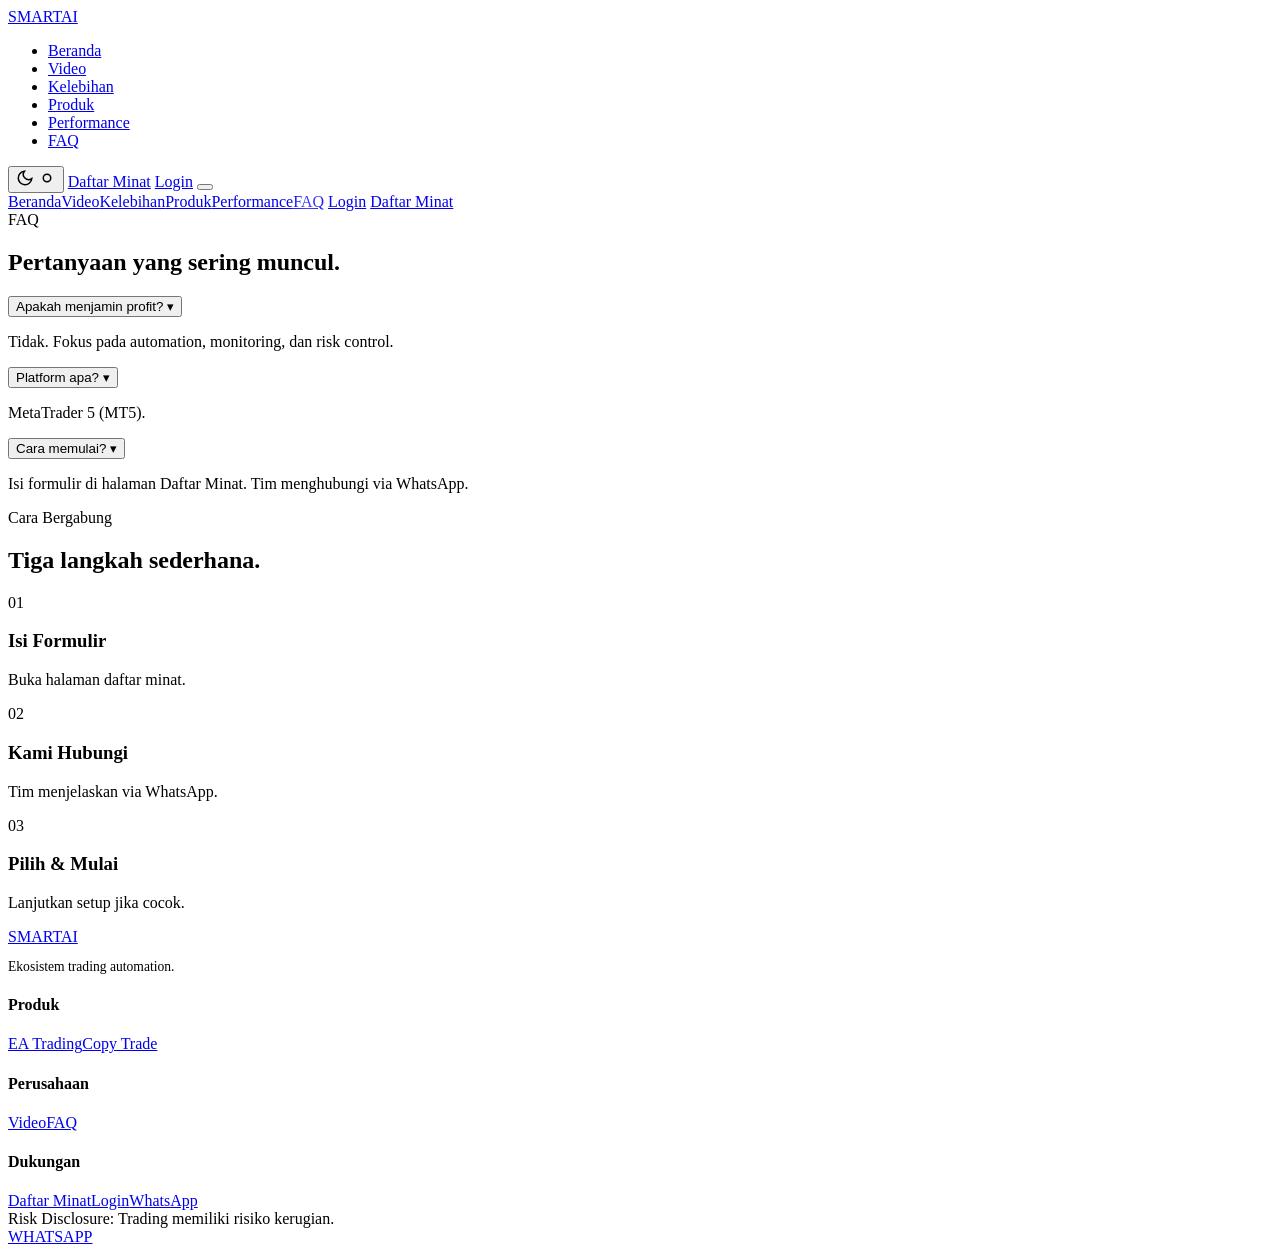
==== faq.html @ fa0d8ecd "Add FAQ page" ====
<!DOCTYPE html>
<html lang="id" data-theme="dark">
<head>
<meta charset="UTF-8"/>
<meta name="viewport" content="width=device-width, initial-scale=1.0, viewport-fit=cover"/>
<title>FAQ — Smart AI</title>
<meta name="theme-color" content="#070d18"/>
<link href="https://fonts.googleapis.com/css2?family=Inter:wght@400;500;600;700;800&display=swap" rel="stylesheet">
<link rel="stylesheet" href="css/site.css"><link rel="stylesheet" href="css/animations.css">
</head>
<body>
<nav class="navbar">
<a href="index.html" class="logo">SMART<span>AI</span></a>
<ul class="nav-links"><li><a href="index.html">Beranda</a></li><li><a href="video.html">Video</a></li><li><a href="kelebihan.html">Kelebihan</a></li><li><a href="produk.html">Produk</a></li><li><a href="performance.html">Performance</a></li><li><a href="faq.html" class="active">FAQ</a></li></ul>
<div class="nav-actions">
<button class="theme-toggle" id="theme-toggle" aria-label="Theme">
<svg class="icon-moon" width="18" height="18" fill="none" stroke="currentColor" stroke-width="2" viewBox="0 0 24 24"><path d="M21 12.79A9 9 0 1111.21 3 7 7 0 0021 12.79z"/></svg>
<svg class="icon-sun" width="18" height="18" fill="none" stroke="currentColor" stroke-width="2" viewBox="0 0 24 24"><circle cx="12" cy="12" r="5"/></svg>
</button>
<a href="daftar.html" class="btn btn-nav">Daftar Minat</a>
<a href="login.html" class="btn btn-login">Login</a>
<button class="hamburger" id="hamburger" aria-label="Menu"><span></span><span></span><span></span></button>
</div>
</nav>
<div class="mobile-menu" id="mobile-menu">
<a href="index.html" onclick="closeMenu()">Beranda</a><a href="video.html" onclick="closeMenu()">Video</a><a href="kelebihan.html" onclick="closeMenu()">Kelebihan</a><a href="produk.html" onclick="closeMenu()">Produk</a><a href="performance.html" onclick="closeMenu()">Performance</a><a href="faq.html" onclick="closeMenu()">FAQ</a>
<a href="login.html" onclick="closeMenu()">Login</a>
<a href="daftar.html" class="btn btn-primary" onclick="closeMenu()">Daftar Minat</a>
</div>
<main class="sub">
<section id="faq"><div class="container">
<div class="section-label reveal">FAQ</div>
<h2 class="section-title reveal">Pertanyaan yang sering muncul.</h2>
<div class="faq-list">
<div class="faq-item reveal"><button class="faq-q" onclick="toggleFaq(this)">Apakah menjamin profit? <span>▾</span></button><div class="faq-a"><p>Tidak. Fokus pada automation, monitoring, dan risk control.</p></div></div>
<div class="faq-item reveal"><button class="faq-q" onclick="toggleFaq(this)">Platform apa? <span>▾</span></button><div class="faq-a"><p>MetaTrader 5 (MT5).</p></div></div>
<div class="faq-item reveal"><button class="faq-q" onclick="toggleFaq(this)">Cara memulai? <span>▾</span></button><div class="faq-a"><p>Isi formulir di halaman Daftar Minat. Tim menghubungi via WhatsApp.</p></div></div>
</div></div></section>
<section id="cara-join"><div class="container">
<div class="section-label reveal">Cara Bergabung</div>
<h2 class="section-title reveal">Tiga langkah sederhana.</h2>
<div class="steps-grid">
<div class="step reveal"><div class="step-num">01</div><h3>Isi Formulir</h3><p>Buka halaman daftar minat.</p></div>
<div class="step reveal"><div class="step-num">02</div><h3>Kami Hubungi</h3><p>Tim menjelaskan via WhatsApp.</p></div>
<div class="step reveal"><div class="step-num">03</div><h3>Pilih & Mulai</h3><p>Lanjutkan setup jika cocok.</p></div>
</div></div></section>
</main>
<footer>
<div class="footer-grid">
<div><a href="index.html" class="logo">SMART<span>AI</span></a><p style="color:var(--text-muted);font-size:.85rem;margin-top:.8rem">Ekosistem trading automation.</p></div>
<div class="footer-col"><h4>Produk</h4><a href="produk.html">EA Trading</a><a href="produk.html">Copy Trade</a></div>
<div class="footer-col"><h4>Perusahaan</h4><a href="video.html">Video</a><a href="faq.html">FAQ</a></div>
<div class="footer-col"><h4>Dukungan</h4><a href="daftar.html">Daftar Minat</a><a href="login.html">Login</a><a href="https://wa.me/6282137585596" target="_blank" rel="noopener">WhatsApp</a></div>
</div>
<div class="footer-bottom">Risk Disclosure: Trading memiliki risiko kerugian.</div>
</footer>
<a href="https://wa.me/6282137585596" class="wa-float" target="_blank" rel="noopener">WHATSAPP</a>
<script src="js/site.js"></script>
<script src="js/animations.js"></script>
</body>
</html>
---- css/animations.css ----
/* cooler animations */
@keyframes floatSoft{0%,100%{transform:translateY(0)}50%{transform:translateY(-10px)}}
@keyframes pulseRing{0%{transform:scale(.8);opacity:.6}70%{transform:scale(1.7);opacity:0}100%{opacity:0}}
@keyframes gradientShift{0%{background-position:0% 50%}50%{background-position:100% 50%}100%{background-position:0% 50%}}
@keyframes orbFloat1{0%,100%{transform:translate(0,0)}50%{transform:translate(25px,-35px)}}
@keyframes orbFloat2{0%,100%{transform:translate(0,0)}50%{transform:translate(-30px,20px)}}
@keyframes borderGlow{0%,100%{box-shadow:0 0 0 1px rgba(45,212,191,.15),0 0 18px rgba(45,212,191,.08)}50%{box-shadow:0 0 0 1px rgba(45,212,191,.35),0 0 28px rgba(45,212,191,.16)}}
@keyframes shineSweep{0%{left:-100%}100%{left:120%}}
@keyframes floatY{0%,100%{transform:translateY(0)}50%{transform:translateY(-10px)}}
@keyframes countPop{0%{transform:scale(1)}40%{transform:scale(1.1)}100%{transform:scale(1)}}
.hero{position:relative;overflow:hidden}
.hero-orbs{position:absolute;inset:0;pointer-events:none;z-index:0}
.hero-orbs .orb{position:absolute;border-radius:50%;filter:blur(55px);opacity:.4}
.hero-orbs .orb-1{width:360px;height:360px;background:radial-gradient(circle,rgba(45,212,191,.35),transparent 70%);top:-60px;right:8%;animation:orbFloat1 16s ease-in-out infinite}
.hero-orbs .orb-2{width:260px;height:260px;background:radial-gradient(circle,rgba(167,139,250,.28),transparent 70%);bottom:8%;left:4%;animation:orbFloat2 20s ease-in-out infinite}
.hero-inner{position:relative;z-index:1}
.hero h1 .highlight{background:linear-gradient(135deg,var(--cyan),#5eead4,#67e8f9,var(--cyan));background-size:300% 300%;-webkit-background-clip:text;-webkit-text-fill-color:transparent;background-clip:text;animation:gradientShift 6s ease infinite}
.monitor-card{animation:scaleIn 1s .2s both,floatSoft 5.5s ease-in-out 1.2s infinite,borderGlow 4s ease-in-out infinite !important}
.monitor-card:hover{transform:translateY(-6px) scale(1.02)!important;box-shadow:0 28px 50px -12px rgba(0,0,0,.55),0 0 36px rgba(45,212,191,.14)}
.status-dot,.online-text{position:relative}
.status-dot::before,.online-text::before{content:"";position:absolute;left:50%;top:50%;width:9px;height:9px;margin:-4.5px 0 0 -4.5px;border-radius:50%;border:1.5px solid var(--green);animation:pulseRing 2s ease-out infinite;pointer-events:none}
.btn{position:relative;overflow:hidden}
.btn-primary::after{content:"";position:absolute;top:0;left:-100%;width:55%;height:100%;background:linear-gradient(90deg,transparent,rgba(255,255,255,.28),transparent);transform:skewX(-18deg)}
.btn-primary:hover::after{animation:shineSweep .65s ease}
.btn-primary:hover{transform:translateY(-2px);box-shadow:0 8px 26px rgba(45,212,191,.38)}
.why-card:hover,.eco-card:hover,.perf-card:hover,.testi-card:hover{transform:translateY(-8px);border-color:rgba(45,212,191,.35);box-shadow:0 18px 36px -10px rgba(0,0,0,.4)}
.reveal.from-left{transform:translateX(-36px)}
.reveal.from-left.visible{transform:translateX(0)}
.reveal.from-right{transform:translateX(36px)}
.reveal.from-right.visible{transform:translateX(0)}
.reveal.scale-up{transform:scale(.93) translateY(16px)}
.reveal.scale-up.visible{transform:scale(1) translateY(0)}
.perf-stat .value.counted{animation:countPop .4s ease}
.wa-float{animation:floatY 3s ease-in-out infinite}
.wa-float:hover{animation:none;transform:scale(1.07)}
@media(prefers-reduced-motion:reduce){*,*::before,*::after{animation-duration:.01ms!important;animation-iteration-count:1!important;transition-duration:.01ms!important}}
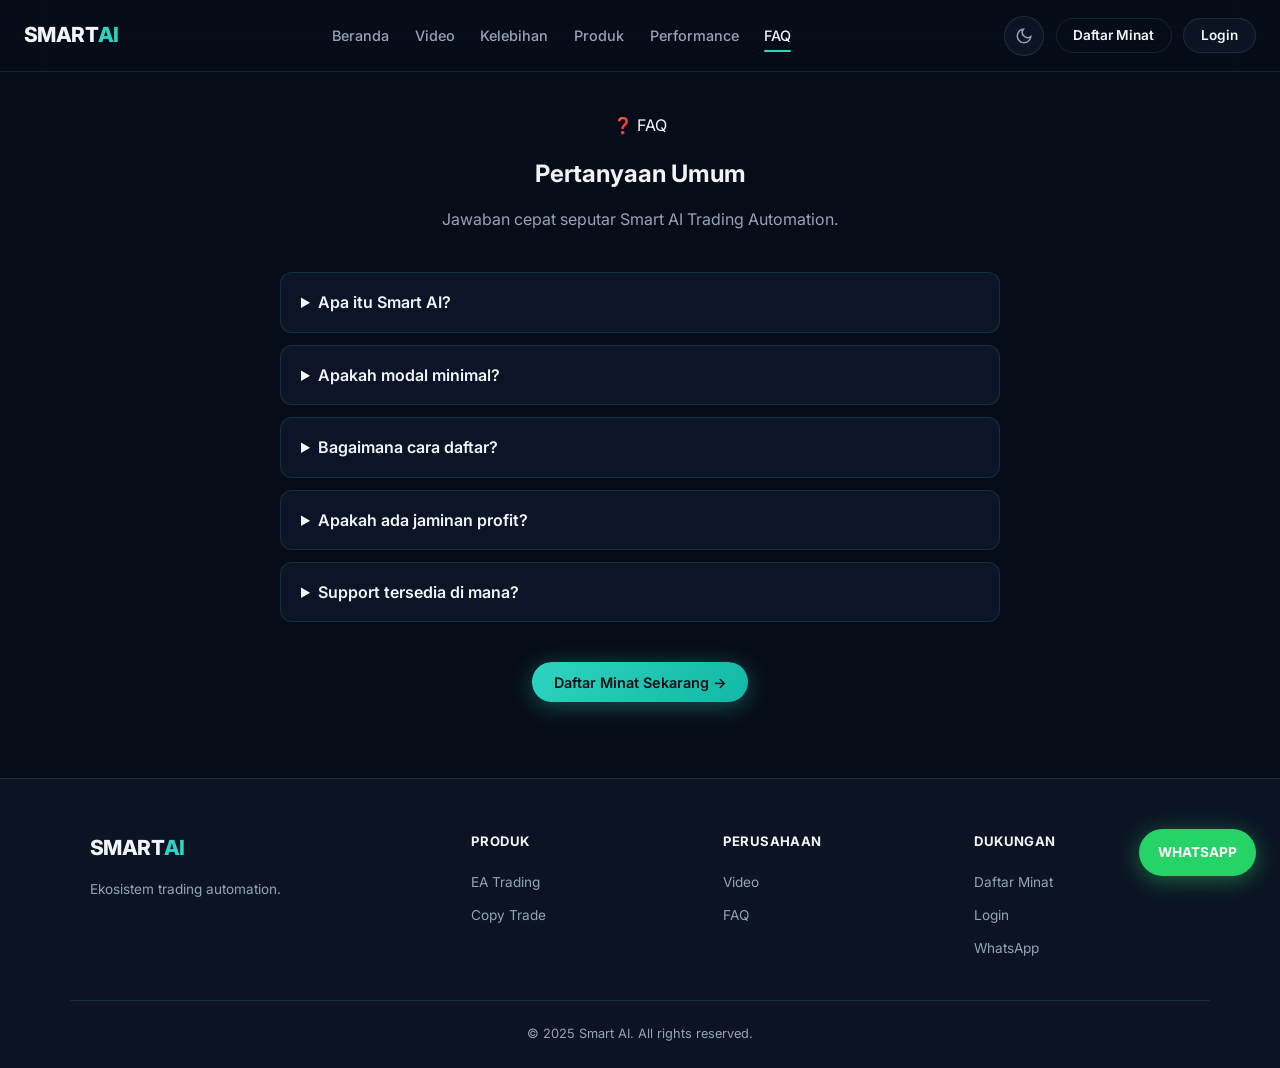
==== commit c67357bc: "Sync remaining multi-page HTML files (faq, kelebihan, produk, video)" ====
--- a/faq.html
+++ b/faq.html
@@ -6,7 +6,8 @@
 <title>FAQ — Smart AI</title>
 <meta name="theme-color" content="#070d18"/>
 <link href="https://fonts.googleapis.com/css2?family=Inter:wght@400;500;600;700;800&display=swap" rel="stylesheet">
-<link rel="stylesheet" href="css/site.css"><link rel="stylesheet" href="css/animations.css">
+<link rel="stylesheet" href="css/site.css">
+<link rel="stylesheet" href="css/animations.css">
 </head>
 <body>
 <nav class="navbar">
@@ -27,35 +28,53 @@
 <a href="login.html" onclick="closeMenu()">Login</a>
 <a href="daftar.html" class="btn btn-primary" onclick="closeMenu()">Daftar Minat</a>
 </div>
-<main class="sub">
-<section id="faq"><div class="container">
-<div class="section-label reveal">FAQ</div>
-<h2 class="section-title reveal">Pertanyaan yang sering muncul.</h2>
-<div class="faq-list">
-<div class="faq-item reveal"><button class="faq-q" onclick="toggleFaq(this)">Apakah menjamin profit? <span>▾</span></button><div class="faq-a"><p>Tidak. Fokus pada automation, monitoring, dan risk control.</p></div></div>
-<div class="faq-item reveal"><button class="faq-q" onclick="toggleFaq(this)">Platform apa? <span>▾</span></button><div class="faq-a"><p>MetaTrader 5 (MT5).</p></div></div>
-<div class="faq-item reveal"><button class="faq-q" onclick="toggleFaq(this)">Cara memulai? <span>▾</span></button><div class="faq-a"><p>Isi formulir di halaman Daftar Minat. Tim menghubungi via WhatsApp.</p></div></div>
-</div></div></section>
-<section id="cara-join"><div class="container">
-<div class="section-label reveal">Cara Bergabung</div>
-<h2 class="section-title reveal">Tiga langkah sederhana.</h2>
-<div class="steps-grid">
-<div class="step reveal"><div class="step-num">01</div><h3>Isi Formulir</h3><p>Buka halaman daftar minat.</p></div>
-<div class="step reveal"><div class="step-num">02</div><h3>Kami Hubungi</h3><p>Tim menjelaskan via WhatsApp.</p></div>
-<div class="step reveal"><div class="step-num">03</div><h3>Pilih & Mulai</h3><p>Lanjutkan setup jika cocok.</p></div>
-</div></div></section>
+<main>
+<section class="section" style="padding-top:calc(var(--nav-h) + 2.5rem)">
+<div class="container">
+<div class="reveal" style="text-align:center;margin-bottom:2.5rem">
+<div class="badge" style="display:inline-flex;margin-bottom:1rem">❓ FAQ</div>
+<h1>Pertanyaan Umum</h1>
+<p style="color:var(--text-muted);max-width:520px;margin:0.75rem auto 0">Jawaban cepat seputar Smart AI Trading Automation.</p>
+</div>
+<div class="reveal" style="max-width:720px;margin:0 auto">
+<details style="background:var(--bg-card);border:1px solid var(--border);border-radius:12px;padding:1rem 1.25rem;margin-bottom:.75rem">
+<summary style="font-weight:600;cursor:pointer">Apa itu Smart AI?</summary>
+<p style="margin-top:.75rem;color:var(--text-muted);font-size:.95rem">Smart AI adalah ekosistem trading automation yang menggabungkan EA (Expert Advisor), monitoring real-time, dan kontrol risiko dalam satu platform yang mudah digunakan.</p>
+</details>
+<details style="background:var(--bg-card);border:1px solid var(--border);border-radius:12px;padding:1rem 1.25rem;margin-bottom:.75rem">
+<summary style="font-weight:600;cursor:pointer">Apakah modal minimal?</summary>
+<p style="margin-top:.75rem;color:var(--text-muted);font-size:.95rem">Tidak ada modal minimal resmi. Anda bisa mulai sesuai kenyamanan dan risk management pribadi. Tim kami akan membantu setup sesuai profil Anda.</p>
+</details>
+<details style="background:var(--bg-card);border:1px solid var(--border);border-radius:12px;padding:1rem 1.25rem;margin-bottom:.75rem">
+<summary style="font-weight:600;cursor:pointer">Bagaimana cara daftar?</summary>
+<p style="margin-top:.75rem;color:var(--text-muted);font-size:.95rem">Klik tombol Daftar Minat, isi formulir, lalu tim kami akan menghubungi via WhatsApp untuk proses selanjutnya.</p>
+</details>
+<details style="background:var(--bg-card);border:1px solid var(--border);border-radius:12px;padding:1rem 1.25rem;margin-bottom:.75rem">
+<summary style="font-weight:600;cursor:pointer">Apakah ada jaminan profit?</summary>
+<p style="margin-top:.75rem;color:var(--text-muted);font-size:.95rem">Tidak ada jaminan profit di trading. Smart AI fokus pada automation, monitoring, dan risk control agar proses trading lebih disiplin dan terukur.</p>
+</details>
+<details style="background:var(--bg-card);border:1px solid var(--border);border-radius:12px;padding:1rem 1.25rem;margin-bottom:.75rem">
+<summary style="font-weight:600;cursor:pointer">Support tersedia di mana?</summary>
+<p style="margin-top:.75rem;color:var(--text-muted);font-size:.95rem">Support utama via WhatsApp. Anda juga bisa mengisi formulir Daftar Minat untuk dihubungi kembali.</p>
+</details>
+</div>
+<div class="reveal" style="text-align:center;margin-top:2.5rem">
+<a href="daftar.html" class="btn btn-primary">Daftar Minat Sekarang →</a>
+</div>
+</div>
+</section>
 </main>
-<footer>
-<div class="footer-grid">
+<footer class="footer">
+<div class="footer-inner">
 <div><a href="index.html" class="logo">SMART<span>AI</span></a><p style="color:var(--text-muted);font-size:.85rem;margin-top:.8rem">Ekosistem trading automation.</p></div>
 <div class="footer-col"><h4>Produk</h4><a href="produk.html">EA Trading</a><a href="produk.html">Copy Trade</a></div>
 <div class="footer-col"><h4>Perusahaan</h4><a href="video.html">Video</a><a href="faq.html">FAQ</a></div>
 <div class="footer-col"><h4>Dukungan</h4><a href="daftar.html">Daftar Minat</a><a href="login.html">Login</a><a href="https://wa.me/6282137585596" target="_blank" rel="noopener">WhatsApp</a></div>
 </div>
-<div class="footer-bottom">Risk Disclosure: Trading memiliki risiko kerugian.</div>
+<div class="footer-bottom">© 2025 Smart AI. All rights reserved.</div>
 </footer>
 <a href="https://wa.me/6282137585596" class="wa-float" target="_blank" rel="noopener">WHATSAPP</a>
 <script src="js/site.js"></script>
 <script src="js/animations.js"></script>
 </body>
-</html>
+</html>
--- a/css/site.css
+++ b/css/site.css
@@ -0,0 +1 @@
+:root,[data-theme=dark]{--bg:#070d18;--bg-elevated:#0c1424;--bg-card:rgba(15,25,45,.75);--bg-card-solid:#0f192d;--border:rgba(94,234,212,.12);--cyan:#2dd4bf;--teal:#14b8a6;--green:#34d399;--text:#f1f5f9;--text-muted:#94a3b8;--text-dim:#64748b;--yellow:#fbbf24;--gold:#f59e0b;--purple:#a78bfa;--nav-bg:rgba(7,13,24,.88);--nav-h:72px;--radius:16px;--radius-sm:10px;--shadow:0 8px 32px rgba(0,0,0,.4);--glow:0 0 40px rgba(45,212,191,.15)}[data-theme=light]{--bg:#f1f5f9;--bg-elevated:#fff;--bg-card:#fff;--bg-card-solid:#fff;--border:rgba(15,23,42,.08);--cyan:#0d9488;--teal:#0f766e;--green:#059669;--text:#0f172a;--text-muted:#475569;--text-dim:#64748b;--yellow:#d97706;--gold:#b45309;--purple:#7c3aed;--nav-bg:rgba(255,255,255,.92);--shadow:0 8px 32px rgba(0,0,0,.08);--glow:0 0 40px rgba(13,148,136,.1)}*,*::before,*::after{box-sizing:border-box;margin:0;padding:0}html{scroll-behavior:smooth;-webkit-text-size-adjust:100%}body{font-family:Inter,system-ui,-apple-system,BlinkMacSystemFont,sans-serif;background:var(--bg);color:var(--text);line-height:1.65;min-height:100vh;overflow-x:hidden;-webkit-font-smoothing:antialiased}a{color:inherit;text-decoration:none}img,svg{display:block;max-width:100%}button,input,select,textarea{font:inherit;color:inherit}ul,ol{list-style:none}.container{width:100%;max-width:1140px;margin:0 auto;padding:0 1.25rem}.navbar{position:fixed;top:0;left:0;right:0;z-index:1000;height:var(--nav-h);display:flex;align-items:center;justify-content:space-between;padding:0 1.5rem;background:var(--nav-bg);backdrop-filter:blur(20px);-webkit-backdrop-filter:blur(20px);border-bottom:1px solid var(--border);transition:background .3s,border-color .3s}.logo{font-weight:800;font-size:1.3rem;letter-spacing:-.6px;display:flex;align-items:center}.logo span{color:var(--cyan)}.nav-links{display:flex;gap:1.6rem;align-items:center}.nav-links a{font-size:.9rem;font-weight:500;color:var(--text-muted);transition:color .2s;position:relative;padding:.25rem 0}.nav-links a:hover,.nav-links a.active{color:var(--text)}.nav-links a.active::after{content:"";position:absolute;bottom:-4px;left:0;right:0;height:2px;background:var(--cyan);border-radius:2px}.nav-actions{display:flex;align-items:center;gap:.7rem}.theme-toggle{width:40px;height:40px;border-radius:50%;border:1px solid var(--border);background:var(--bg-elevated);cursor:pointer;display:flex;align-items:center;justify-content:center;color:var(--text-muted);transition:all .2s}.theme-toggle:hover{border-color:var(--cyan);color:var(--cyan)}.theme-toggle .icon-sun{display:none}[data-theme=light] .theme-toggle .icon-moon{display:none}[data-theme=light] .theme-toggle .icon-sun{display:block}.btn{display:inline-flex;align-items:center;justify-content:center;gap:.4rem;padding:.7rem 1.35rem;border-radius:999px;font-weight:600;font-size:.9rem;border:none;cursor:pointer;transition:all .25s cubic-bezier(.4,0,.2,1);white-space:nowrap;line-height:1.2}.btn-primary{background:linear-gradient(135deg,var(--cyan) 0%,var(--teal) 100%);color:#041016;box-shadow:0 4px 22px rgba(45,212,191,.35)}.btn-primary:hover{transform:translateY(-2px);box-shadow:0 8px 30px rgba(45,212,191,.45)}.btn-outline{background:transparent;border:1px solid var(--border);color:var(--text)}.btn-outline:hover{border-color:var(--cyan);color:var(--cyan);background:rgba(45,212,191,.06)}.btn-nav{background:transparent;border:1px solid var(--border);color:var(--text);padding:.5rem 1.05rem;font-size:.85rem}.btn-nav:hover,.btn-nav.active{border-color:var(--cyan);color:var(--cyan)}.btn-login{background:var(--bg-elevated);border:1px solid var(--border);color:var(--text);padding:.5rem 1.05rem;font-size:.85rem}.btn-login:hover{border-color:var(--cyan)}.hamburger{display:none;flex-direction:column;gap:5px;background:none;border:none;cursor:pointer;padding:8px;z-index:10}.hamburger span{display:block;width:22px;height:2px;background:var(--text);border-radius:2px;transition:all .3s}.mobile-menu{display:none;position:fixed;top:var(--nav-h);left:0;right:0;bottom:0;background:var(--bg);z-index:999;flex-direction:column;padding:1.5rem 1.5rem 2rem;gap:.25rem;overflow-y:auto}.mobile-menu.open{display:flex}.mobile-menu a{font-size:1.1rem;font-weight:500;padding:.85rem 0;border-bottom:1px solid var(--border);color:var(--text)}.mobile-menu .btn{margin-top:1rem;text-align:center;width:100%}.hero{position:relative;min-height:100vh;display:flex;align-items:center;padding:calc(var(--nav-h) + 2.5rem) 0 3.5rem;overflow:hidden}.hero-chart{position:absolute;inset:0;width:100%;height:100%;object-fit:cover;opacity:.22;pointer-events:none;z-index:0}.hero::before{content:"";position:absolute;inset:0;background:radial-gradient(ellipse 80% 60% at 70% 40%,rgba(45,212,191,.08),transparent 60%),linear-gradient(180deg,var(--bg) 0%,transparent 30%,var(--bg) 100%);z-index:1;pointer-events:none}.hero-inner{position:relative;z-index:2;width:100%;max-width:1140px;margin:0 auto;padding:0 1.25rem;display:grid;grid-template-columns:1.05fr .95fr;gap:3.5rem;align-items:center}.hero-content .badge{display:inline-flex;align-items:center;gap:.4rem;padding:.4rem 1rem;border-radius:999px;background:rgba(45,212,191,.12);border:1px solid rgba(45,212,191,.2);color:var(--cyan);font-size:.8rem;font-weight:600;margin-bottom:1.35rem}.hero-content h1{font-size:clamp(2.1rem,4.8vw,3.4rem);font-weight:800;line-height:1.12;letter-spacing:-1.2px;margin-bottom:1.1rem}.hero-content h1 .highlight{background:linear-gradient(135deg,var(--cyan),#5eead4);-webkit-background-clip:text;-webkit-text-fill-color:transparent;background-clip:text}.hero-content p{color:var(--text-muted);font-size:1.08rem;max-width:460px;margin-bottom:1.85rem;line-height:1.7}.hero-buttons{display:flex;flex-wrap:wrap;gap:.85rem;margin-bottom:1.6rem}.hero-checks{display:flex;flex-wrap:wrap;gap:.7rem 1.4rem;font-size:.85rem;color:var(--text-muted)}.hero-checks span{display:flex;align-items:center;gap:.35rem}.monitor-card{background:var(--bg-card);border:1px solid var(--border);border-radius:20px;padding:1.3rem;box-shadow:var(--shadow);backdrop-filter:blur(12px)}.monitor-header{display:flex;justify-content:space-between;align-items:center;margin-bottom:.8rem}.monitor-title{font-size:.72rem;font-weight:600;letter-spacing:.6px;color:var(--text-muted)}.status-dot{font-size:.68rem;color:var(--green);font-weight:600}.monitor-card h3{font-size:1.2rem;font-weight:700;margin-bottom:.2rem}.monitor-sub{font-size:.72rem;color:var(--text-muted);letter-spacing:.3px}.chart-area{margin:1rem 0;border-radius:12px;overflow:hidden;background:#0f192d;aspect-ratio:16/10}.chart-area iframe{width:100%;height:100%;border:0}.monitor-stats{display:grid;grid-template-columns:repeat(3,1fr);gap:.55rem}.stat-box{background:var(--bg-elevated);border-radius:10px;padding:.7rem .5rem;text-align:center;border:1px solid var(--border)}.stat-box .label{font-size:.62rem;color:var(--text-muted);text-transform:uppercase;letter-spacing:.45px;margin-bottom:.15rem}.stat-box .value{font-size:1.05rem;font-weight:700;color:var(--cyan)}.feature-bar{background:var(--bg-elevated);border-top:1px solid var(--border);border-bottom:1px solid var(--border);padding:1.35rem 0}.feature-bar-inner{max-width:1140px;margin:0 auto;padding:0 1.25rem;display:grid;grid-template-columns:repeat(4,1fr);gap:1.25rem}.feature-item{display:flex;align-items:center;gap:.8rem}.feature-item .icon{font-size:1.45rem;flex-shrink:0}.feature-item strong{display:block;font-size:.9rem;font-weight:600}.feature-item span{font-size:.8rem;color:var(--text-muted)}.section{padding:4.75rem 0}.section h2{font-size:clamp(1.65rem,3.2vw,2.3rem);font-weight:800;margin-bottom:1rem;letter-spacing:-.6px}.footer{background:var(--bg-elevated);border-top:1px solid var(--border);padding:3.25rem 0 1.5rem}.footer-inner{max-width:1140px;margin:0 auto;padding:0 1.25rem;display:grid;grid-template-columns:1.6fr 1fr 1fr 1fr;gap:2.25rem}.footer-col h4{font-size:.82rem;font-weight:700;margin-bottom:.85rem;color:var(--text);text-transform:uppercase;letter-spacing:.4px}.footer-col a{display:block;font-size:.85rem;color:var(--text-muted);padding:.32rem 0;transition:color .2s}.footer-col a:hover{color:var(--cyan)}.footer-bottom{max-width:1140px;margin:2.25rem auto 0;padding:1.35rem 1.25rem 0;border-top:1px solid var(--border);font-size:.8rem;color:var(--text-muted);text-align:center}.wa-float{position:fixed;bottom:1.5rem;right:1.5rem;z-index:900;background:#25d366;color:#fff;padding:.78rem 1.2rem;border-radius:999px;font-weight:700;font-size:.85rem;box-shadow:0 4px 22px rgba(37,211,102,.45);transition:transform .2s,box-shadow .2s}.wa-float:hover{transform:scale(1.06);box-shadow:0 6px 28px rgba(37,211,102,.55)}@media (max-width:960px){.hero-inner{grid-template-columns:1fr;gap:2.5rem}.feature-bar-inner{grid-template-columns:repeat(2,1fr)}.footer-inner{grid-template-columns:1fr 1fr}}@media (max-width:720px){.nav-links{display:none}.hamburger{display:flex}.hero{min-height:auto;padding-top:calc(var(--nav-h) + 1.75rem);padding-bottom:2.5rem}.feature-bar-inner{grid-template-columns:1fr}.footer-inner{grid-template-columns:1fr;gap:1.75rem}.monitor-stats{grid-template-columns:repeat(3,1fr)}.hero-buttons{flex-direction:column}.hero-buttons .btn{width:100%;justify-content:center}.navbar{padding:0 1rem}}
